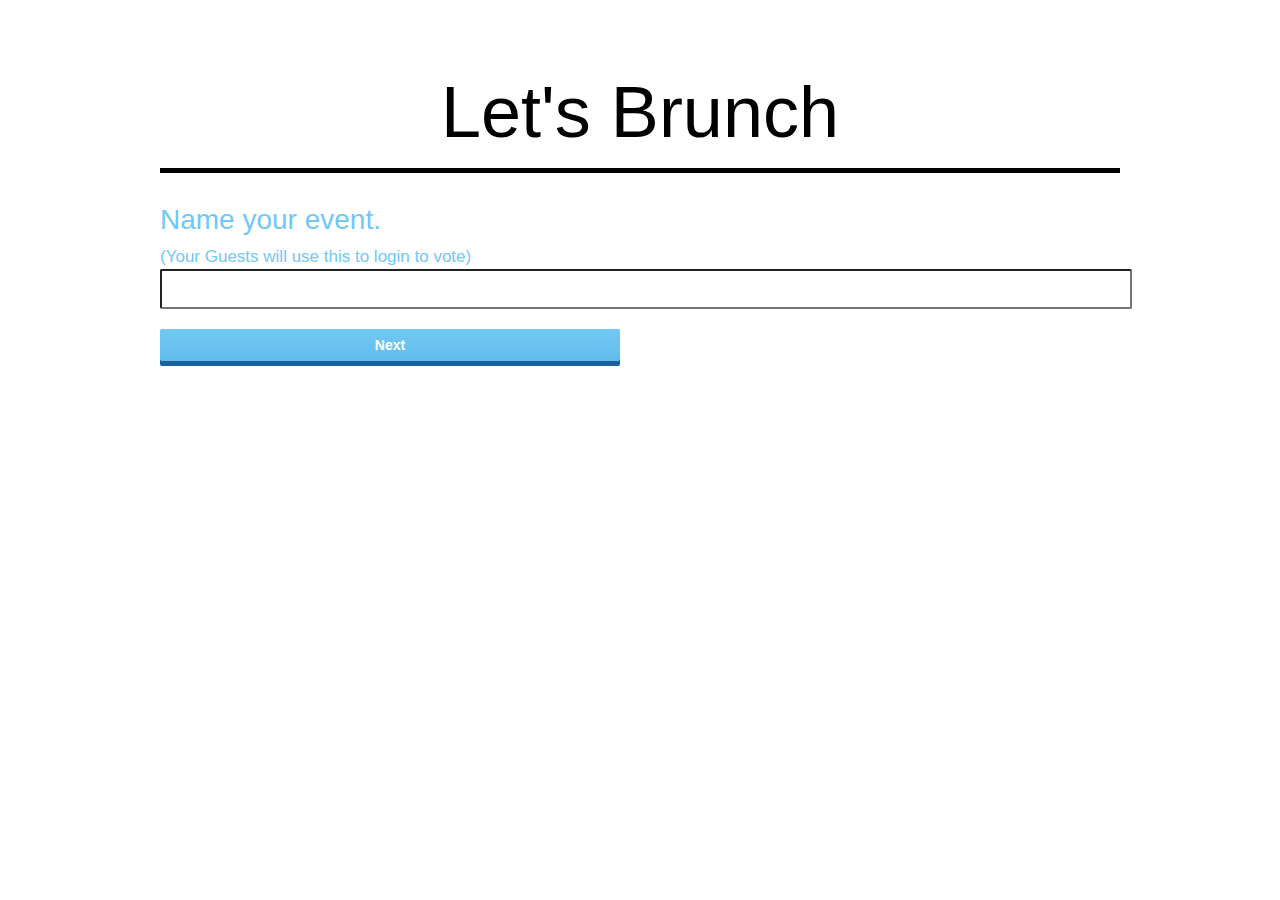
==== create.html @ 93d7a8ad "Initial Commit" ====
<!DOCTYPE html>
<!--[if lt IE 7 ]><html class="ie ie6" lang="en"> <![endif]-->
<!--[if IE 7 ]><html class="ie ie7" lang="en"> <![endif]-->
<!--[if IE 8 ]><html class="ie ie8" lang="en"> <![endif]-->
<!--[if (gte IE 9)|!(IE)]><!--><html lang="en"> <!--<![endif]-->
<head>

  <!-- Basic Page Needs
  ================================================== -->
  <meta charset="utf-8">
  <title>Let's Brunch</title>
  <meta name="description" content="">
  <meta name="author" content="">

  <!-- Mobile Specific Metas
  ================================================== -->
  <meta name="viewport" content="width=device-width, initial-scale=1, maximum-scale=1">

  <!-- CSS
  ================================================== -->
  <link rel="stylesheet" href="stylesheets/skeleton.css">
  <link rel="stylesheet" href="stylesheets/layout.css">
  <link rel="stylesheet" href="stylesheets/custom.css">

  <!--[if lt IE 9]>
    <script src="http://html5shim.googlecode.com/svn/trunk/html5.js"></script>
  <![endif]-->

  <!-- Favicons
  ================================================== -->
  <link rel="shortcut icon" href="images/favicon.ico">
  <link rel="apple-touch-icon" href="images/apple-touch-icon.png">
  <link rel="apple-touch-icon" sizes="72x72" href="images/apple-touch-icon-72x72.png">
  <link rel="apple-touch-icon" sizes="114x114" href="images/apple-touch-icon-114x114.png">

</head>
  <body>
  	 <header class="container sixteen columns" style="margin-top: 80px;">
      <h1>Let's Brunch</h1>
      <hr/>
    </header>

  	<div class="container"> 
      
      <h3>Name your event.</h3> <h5>(Your Guests will use this to login to vote)</h5> 

      <form>
        <input type="text" name="event" value="">
        <a href="newBrunch.html"><div class="button full-width eight columns">Next</div></a>
      </form>


  	</div>

  </body>
</html>
---- stylesheets/skeleton.css ----
/*
* Skeleton V1.2
* Copyright 2011, Dave Gamache
* www.getskeleton.com
* Free to use under the MIT license.
* http://www.opensource.org/licenses/mit-license.php
* 6/20/2012
*/


/* Table of Contents
==================================================
    #Base 960 Grid
    #Tablet (Portrait)
    #Mobile (Portrait)
    #Mobile (Landscape)
    #Clearing */



/* #Base 960 Grid
================================================== */

    .container                                  { position: relative; width: 960px; margin: 0 auto; padding: 0; }
    .container .column,
    .container .columns                         { float: left; display: inline;  }
    .row                                        { margin-bottom: 20px; }

    /* Nested Column Classes */
    .column.alpha, .columns.alpha               { margin-left: 0; }
    .column.omega, .columns.omega               { margin-right: 0; }

    /* Base Grid */
    .container .one.column,
    .container .one.columns                     { width: 40px;  }
    .container .two.columns                     { width: 100px; }
    .container .three.columns                   { width: 160px; }
    .container .four.columns                    { width: 220px; }
    .container .five.columns                    { width: 280px; }
    .container .six.columns                     { width: 340px; }
    .container .seven.columns                   { width: 400px; }
    .container .eight.columns                   { width: 460px; }
    .container .nine.columns                    { width: 520px; }
    .container .ten.columns                     { width: 580px; }
    .container .eleven.columns                  { width: 640px; }
    .container .twelve.columns                  { width: 700px; }
    .container .thirteen.columns                { width: 760px; }
    .container .fourteen.columns                { width: 820px; }
    .container .fifteen.columns                 { width: 880px; }
    .container .sixteen.columns                 { width: 940px; }

    .container .one-third.column                { width: 300px; }
    .container .two-thirds.column               { width: 620px; }

    /* Offsets */
    .container .offset-by-one                   { padding-left: 60px;  }
    .container .offset-by-two                   { padding-left: 120px; }
    .container .offset-by-three                 { padding-left: 180px; }
    .container .offset-by-four                  { padding-left: 240px; }
    .container .offset-by-five                  { padding-left: 300px; }
    .container .offset-by-six                   { padding-left: 360px; }
    .container .offset-by-seven                 { padding-left: 420px; }
    .container .offset-by-eight                 { padding-left: 480px; }
    .container .offset-by-nine                  { padding-left: 540px; }
    .container .offset-by-ten                   { padding-left: 600px; }
    .container .offset-by-eleven                { padding-left: 660px; }
    .container .offset-by-twelve                { padding-left: 720px; }
    .container .offset-by-thirteen              { padding-left: 780px; }
    .container .offset-by-fourteen              { padding-left: 840px; }
    .container .offset-by-fifteen               { padding-left: 900px; }



/* #Tablet (Portrait)
================================================== */

    /* Note: Design for a width of 768px */

    @media only screen and (min-width: 768px) and (max-width: 959px) {
        .container                                  { width: 768px; }
        .container .column,
        .container .columns                         {   }
        .column.alpha, .columns.alpha               { margin-left: 0; margin-right: 10px; }
        .column.omega, .columns.omega               { margin-right: 0; margin-left: 10px; }
        .alpha.omega                                { margin-left: 0; margin-right: 0; }

        .container .one.column,
        .container .one.columns                     { width: 28px; }
        .container .two.columns                     { width: 76px; }
        .container .three.columns                   { width: 124px; }
        .container .four.columns                    { width: 172px; }
        .container .five.columns                    { width: 220px; }
        .container .six.columns                     { width: 268px; }
        .container .seven.columns                   { width: 316px; }
        .container .eight.columns                   { width: 364px; }
        .container .nine.columns                    { width: 412px; }
        .container .ten.columns                     { width: 460px; }
        .container .eleven.columns                  { width: 508px; }
        .container .twelve.columns                  { width: 556px; }
        .container .thirteen.columns                { width: 604px; }
        .container .fourteen.columns                { width: 652px; }
        .container .fifteen.columns                 { width: 700px; }
        .container .sixteen.columns                 { width: 748px; }

        .container .one-third.column                { width: 236px; }
        .container .two-thirds.column               { width: 492px; }

        /* Offsets */
        .container .offset-by-one                   { padding-left: 48px; }
        .container .offset-by-two                   { padding-left: 96px; }
        .container .offset-by-three                 { padding-left: 144px; }
        .container .offset-by-four                  { padding-left: 192px; }
        .container .offset-by-five                  { padding-left: 240px; }
        .container .offset-by-six                   { padding-left: 288px; }
        .container .offset-by-seven                 { padding-left: 336px; }
        .container .offset-by-eight                 { padding-left: 384px; }
        .container .offset-by-nine                  { padding-left: 432px; }
        .container .offset-by-ten                   { padding-left: 480px; }
        .container .offset-by-eleven                { padding-left: 528px; }
        .container .offset-by-twelve                { padding-left: 576px; }
        .container .offset-by-thirteen              { padding-left: 624px; }
        .container .offset-by-fourteen              { padding-left: 672px; }
        .container .offset-by-fifteen               { padding-left: 720px; }
    }


/*  #Mobile (Portrait)
================================================== */

    /* Note: Design for a width of 320px */

    @media only screen and (max-width: 767px) {
        .container { width: 300px; }
        .container .columns,
        .container .column { margin: 0; }

        .container .one.column,
        .container .one.columns,
        .container .two.columns,
        .container .three.columns,
        .container .four.columns,
        .container .five.columns,
        .container .six.columns,
        .container .seven.columns,
        .container .eight.columns,
        .container .nine.columns,
        .container .ten.columns,
        .container .eleven.columns,
        .container .twelve.columns,
        .container .thirteen.columns,
        .container .fourteen.columns,
        .container .fifteen.columns,
        .container .sixteen.columns,
        .container .one-third.column,
        .container .two-thirds.column  { width: 300px; }

        /* Offsets */
        .container .offset-by-one,
        .container .offset-by-two,
        .container .offset-by-three,
        .container .offset-by-four,
        .container .offset-by-five,
        .container .offset-by-six,
        .container .offset-by-seven,
        .container .offset-by-eight,
        .container .offset-by-nine,
        .container .offset-by-ten,
        .container .offset-by-eleven,
        .container .offset-by-twelve,
        .container .offset-by-thirteen,
        .container .offset-by-fourteen,
        .container .offset-by-fifteen { padding-left: 0; }

    }


/* #Mobile (Landscape)
================================================== */

    /* Note: Design for a width of 480px */

    @media only screen and (min-width: 480px) and (max-width: 767px) {
        .container { width: 420px; }
        .container .columns,
        .container .column { margin: 0; }

        .container .one.column,
        .container .one.columns,
        .container .two.columns,
        .container .three.columns,
        .container .four.columns,
        .container .five.columns,
        .container .six.columns,
        .container .seven.columns,
        .container .eight.columns,
        .container .nine.columns,
        .container .ten.columns,
        .container .eleven.columns,
        .container .twelve.columns,
        .container .thirteen.columns,
        .container .fourteen.columns,
        .container .fifteen.columns,
        .container .sixteen.columns,
        .container .one-third.column,
        .container .two-thirds.column { width: 420px; }
    }


/* #Clearing
================================================== */

    /* Self Clearing Goodness */
    .container:after { content: "\0020"; display: block; height: 0; clear: both; visibility: hidden; }

    /* Use clearfix class on parent to clear nested columns,
    or wrap each row of columns in a <div class="row"> */
    .clearfix:before,
    .clearfix:after,
    .row:before,
    .row:after {
      content: '\0020';
      display: block;
      overflow: hidden;
      visibility: hidden;
      width: 0;
      height: 0; }
    .row:after,
    .clearfix:after {
      clear: both; }
    .row,
    .clearfix {
      zoom: 1; }

    /* You can also use a <br class="clear" /> to clear columns */
    .clear {
      clear: both;
      display: block;
      overflow: hidden;
      visibility: hidden;
      width: 0;
      height: 0;
    }
---- stylesheets/layout.css ----
/*
* Skeleton V1.2
* Copyright 2011, Dave Gamache
* www.getskeleton.com
* Free to use under the MIT license.
* http://www.opensource.org/licenses/mit-license.php
* 6/20/2012
*/

/* Table of Content
==================================================
	#Site Styles
	#Page Styles
	#Media Queries
	#Font-Face */

/* #Site Styles
================================================== */

/* #Page Styles
================================================== */

/* #Media Queries
================================================== */

	/* Smaller than standard 960 (devices and browsers) */
	@media only screen and (max-width: 959px) {}

	/* Tablet Portrait size to standard 960 (devices and browsers) */
	@media only screen and (min-width: 768px) and (max-width: 959px) {}

	/* All Mobile Sizes (devices and browser) */
	@media only screen and (max-width: 767px) {}

	/* Mobile Landscape Size to Tablet Portrait (devices and browsers) */
	@media only screen and (min-width: 480px) and (max-width: 767px) {}

	/* Mobile Portrait Size to Mobile Landscape Size (devices and browsers) */
	@media only screen and (max-width: 479px) {	}


/* #Font-Face
================================================== */
/* 	This is the proper syntax for an @font-face file
		Just create a "fonts" folder at the root,
		copy your FontName into code below and remove
		comment brackets */

/*	@font-face {
	    font-family: 'FontName';
	    src: url('../fonts/FontName.eot');
	    src: url('../fonts/FontName.eot?iefix') format('eot'),
	         url('../fonts/FontName.woff') format('woff'),
	         url('../fonts/FontName.ttf') format('truetype'),
	         url('../fonts/FontName.svg#webfontZam02nTh') format('svg');
	    font-weight: normal;
	    font-style: normal; }
*/
---- stylesheets/custom.css ----
/*
* Skeleton V1.2
* Copyright 2011, Dave Gamache
* www.getskeleton.com
* Free to use under the MIT license.
* http://www.opensource.org/licenses/mit-license.php
* 6/20/2012
*/


/* Table of Content
==================================================
	#Reset & Basics
	#Basic Styles
	#Site Styles
	#Typography
	#Links
	#Lists
	#Images
	#Buttons
	#Forms
	#Misc */


/* #Reset & Basics (Inspired by E. Meyers)
================================================== */
	html, body, div, span, applet, object, iframe, h1, h2, h3, h4, h5, h6, p, blockquote, pre, a, abbr, acronym, address, big, cite, code, del, dfn, em, img, ins, kbd, q, s, samp, small, strike, strong, sub, sup, tt, var, b, u, i, center, dl, dt, dd, ol, ul, li, fieldset, form, label, legend, table, caption, tbody, tfoot, thead, tr, th, td, article, aside, canvas, details, embed, figure, figcaption, footer, header, hgroup, menu, nav, output, ruby, section, summary, time, mark, audio, video {
		margin: 0;
		padding: 0;
		border: 0;
		font-size: 100%;
		font: inherit;
		vertical-align: baseline; }
	article, aside, details, figcaption, figure, footer, header, hgroup, menu, nav, section {
		display: block; }
	body {
		line-height: 1; }
	ol, ul {
		list-style: none; }
	blockquote, q {
		quotes: none; }
	blockquote:before, blockquote:after,
	q:before, q:after {
		content: '';
		content: none; }
	table {
		border-collapse: collapse;
		border-spacing: 0; }


/* #Basic Styles
================================================== */
	body {
		background: #fff;
		font: 14px/21px "HelveticaNeue", "Helvetica Neue", Helvetica, Arial, sans-serif;
		color: #444;
		-webkit-font-smoothing: antialiased; /* Fix for webkit rendering */
		-webkit-text-size-adjust: 100%;
 }


/* #Typography
================================================== */
	h1, h2, h3, h4, h5, h6 {
		color: rgba(114, 200, 244, 1);
	  	font-family: "HelveticaNeue", "Helvetica Neue", Helvetica, Arial, sans-serif; }
		font-weight: normal; }
	h1 a, h2 a, h3 a, h4 a, h5 a, h6 a { font-weight: inherit; }
	h1 { font-size: 72px; line-height: 64px; margin-bottom: 24px;}
	h2 { font-size: 35px; line-height: 40px; margin-bottom: 10px; }
	h3 { font-size: 28px; line-height: 34px; margin-bottom: 8px; }
	h4 { font-size: 21px; line-height: 30px; margin-bottom: 4px; }
	h5 { font-size: 17px; line-height: 24px; }
	h6 { font-size: 14px; line-height: 21px; }
	.subheader { color: #777; }

	p { margin: 0 0 20px 0; }
	p img { margin: 0; }
	p.lead { font-size: 21px; line-height: 27px; color: #777;  }

	em { font-style: italic; }
	strong { font-weight: bold; color: #333; }
	small { font-size: 80%; }

/*	Blockquotes  */
	blockquote, blockquote p { font-size: 17px; line-height: 24px; color: #777; font-style: italic; }
	blockquote { margin: 0 0 20px; padding: 9px 20px 0 19px; border-left: 1px solid #ddd; }
	blockquote cite { display: block; font-size: 12px; color: #555; }
	blockquote cite:before { content: "\2014 \0020"; }
	blockquote cite a, blockquote cite a:visited, blockquote cite a:visited { color: #555; }

	hr { border: solid #000; border-width: 5px 0 0; clear: both; margin: 10px 0 30px; height: 0; }

	h1 {
		margin-top: 80px; 
		color: #000; 
		text-align:center; 
		font-weight: 500;
	}


/* #Links
================================================== */
	a, a:visited { color: #333; text-decoration: none; outline: 0; }
	a:hover, a:focus { color: #000; }
	p a, p a:visited { line-height: inherit; }


/* #Lists
================================================== */
	ul, ol { margin-bottom: 20px; }
	ul { list-style: none outside; }
	ol { list-style: decimal; }
	ol, ul.square, ul.circle, ul.disc { margin-left: 30px; }
	ul.square { list-style: square outside; }
	ul.circle { list-style: circle outside; }
	ul.disc { list-style: disc outside; }
	ul ul, ul ol,
	ol ol, ol ul { margin: 4px 0 5px 30px; font-size: 90%;  }
	ul ul li, ul ol li,
	ol ol li, ol ul li { margin-bottom: 6px; }
	li { line-height: 18px; margin-bottom: 12px; }
	ul.large li { line-height: 21px; }
	li p { line-height: 21px; }

/* #Images
================================================== */

	.background{
		background-image:url('sb10070135m-001.jpg');

	}

	img.scale-with-grid {
		max-width: 100%;
		height: auto; }


/* #Buttons
================================================== */

	.button,
	button,
	input[type="submit"],
	input[type="reset"],
	input[type="button"] {
		background: #eee; /* Old browsers */
		background: #eee -moz-linear-gradient(top, rgba(114, 200, 244, 1) 0%, rgba(98, 188, 234, 1) 100%); /* FF3.6+ */
		background: #eee -webkit-gradient(linear, left top, left bottom, color-stop(0%,rgba(239,231,139, 1)), color-stop(100%,rgba(0,0,0,.2))); /* Chrome,Safari4+ */
		background: #eee -webkit-linear-gradient(top, rgba(114, 200, 244, 1) 0%, rgba(98, 188, 234, 1) 100%); /* Chrome10+,Safari5.1+ */
		background: #eee -o-linear-gradient(top, rgba(114, 200, 244, 1) 0%, rgba(98, 188, 234, 1) 100%); /* Opera11.10+ */
		background: #eee -ms-linear-gradient(top, rgba(114, 200, 244, 1) 0%, rgba(98, 188, 234, 1) 100%); /* IE10+ */
		background: #eee linear-gradient(top, rgba(114, 200, 244, 1) 0%, rgba(98, 188, 234, 1) 100%); /* W3C */
	  -moz-border-radius: 2px;
	  -webkit-border-radius: 2px;
	  border-radius: 2px;
	  color: #fff;
	  display: inline-block;
	  font-weight: bold;
	  text-decoration: none;
	  text-shadow: inset 0 1px rgba(35, 185, 187, 1);
	  box-shadow:  0 5px 0px rgba(27, 97, 157, 1);
	  cursor: pointer;
	  margin-bottom: 40px;
	  line-height: normal;
	  padding: 8px 0px;
	  transition: box-shadow 0.2s ease-in-out;
	  margin: 0px auto;

	  font-family: "HelveticaNeue", "Helvetica Neue", Helvetica, Arial, sans-serif; }

	.button:hover,
	button:hover,
	input[type="submit"]:hover,
	input[type="reset"]:hover,
	input[type="button"]:hover {
		color: #fff;
		background: #ddd; /* Old browsers */
		background: #ddd -moz-linear-gradient(top, rgba(114, 200, 244, 1) 0%, rgba(98, 188, 234, 1) 100%); /* FF3.6+ */
		background: #ddd -webkit-gradient(linear, left top, left bottom, color-stop(0%,rgba(255,255,255,.3)), color-stop(100%,rgba(0,0,0,.3))); /* Chrome,Safari4+ */
		background: #ddd -webkit-linear-gradient(top, rgba(114, 200, 244, 1) 0%, rgba(98, 188, 234, 1) 100%); /* Chrome10+,Safari5.1+ */
		background: #ddd -o-linear-gradient(top, rgba(114, 200, 244, 1) 0%, rgba(98, 188, 234, 1) 100%); /* Opera11.10+ */
		background: #ddd -ms-linear-gradient(top, rgba(114, 200, 244, 1) 0%, rgba(98, 188, 234, 1) 100%); /* IE10+ */
		background: #ddd linear-gradient(top, rgba(114, 200, 244, 1) 0%, rgba(98, 188, 234, 1) 100%); /* W3C */

		box-shadow:  0 0px 0px rgba(27, 97, 157, 1);

		transform: translate(0px,5px);



	   }

	.button:active,
	button:active,
	input[type="submit"]:active,
	input[type="reset"]:active,
	input[type="button"]:active {
		background: #ccc; /* Old browsers */
		background: #ccc -moz-linear-gradient(top, rgba(98, 188, 234, 1) 0%, rgba(114, 200, 244, 1) 100%); /* FF3.6+ */
		background: #ccc -webkit-gradient(linear, left top, left bottom, color-stop(0%,rgba(255,255,255,.35)), color-stop(100%,rgba(10,10,10,.4))); /* Chrome,Safari4+ */
		background: #ccc -webkit-linear-gradient(top, rgba(98, 188, 234, 1) 0%, rgba(114, 200, 244, 1) 100%); /* Chrome10+,Safari5.1+ */
		background: #ccc -o-linear-gradient(top, rgba(98, 188, 234, 1) 0%, rgba(114, 200, 244, 1) 100%); /* Opera11.10+ */
		background: #ccc -ms-linear-gradient(top, rgba(98, 188, 234, 1) 0%, rgba(114, 200, 244, 1) 100%); /* IE10+ */
		background: #ccc linear-gradient(top, rgba(98, 188, 234, 1) 0%, rgba(114, 200, 244, 1) 100%); /* W3C */ }

	.button.full-width,
	button.full-width,
	input[type="submit"].full-width,
	input[type="reset"].full-width,
	input[type="button"].full-width {
		width: 100%;
		padding-left: 0 !important;
		padding-right: 0 !important;
		text-align: center; }

	/* Fix for odd Mozilla border & padding issues */
	button::-moz-focus-inner,
	input::-moz-focus-inner {
    border: 0;
    padding: 0;
	}

	.action{
		font-size: 11px;
	}

	.landing{
		font-size: 24px;
	}




/* #Forms
================================================== */

	form {
		margin-bottom: 20px; }
	fieldset {
		margin-bottom: 20px; }
	input[type="text"],
	input[type="password"],
	input[type="email"],
	textarea,
	select {
		padding: 6px 4px;
		outline: none;
		-moz-border-radius: 2px;
		-webkit-border-radius: 2px;
		border-radius: 2px;
		font: 21px "HelveticaNeue", "Helvetica Neue", Helvetica, Arial, sans-serif;
		margin: 0;
		width: 100%;
		display: block;
		margin-bottom: 20px;
		background: #fff; }
	select {
		padding: 0; }
	input[type="text"]:focus,
	input[type="password"]:focus,
	input[type="email"]:focus,
	textarea:focus {
 		color: #000;
 		-moz-box-shadow: 0 0 3px rgba(114, 200, 244, .2);
		-webkit-box-shadow: 0 0 3px rgba(114, 200, 244, .2);
		box-shadow:  0 0 3px rgba(114, 200, 244, .2); }
	textarea {
		min-height: 60px; }
	label,
	legend {
		display: block;
		font-weight: bold;
		font-size: 18px;  
	}

	select {
		width: 100%; display: inline;}
	input[type="checkbox"] {
		display: inline; }
	label span,
	legend span {
		font-weight: normal;
		font-size: 18px;
		color: #444; }

/* #Misc
================================================== */
	.remove-bottom { margin-bottom: 0 !important; }
	.half-bottom { margin-bottom: 10px !important; }
	.add-bottom { margin-bottom: 20px !important; }
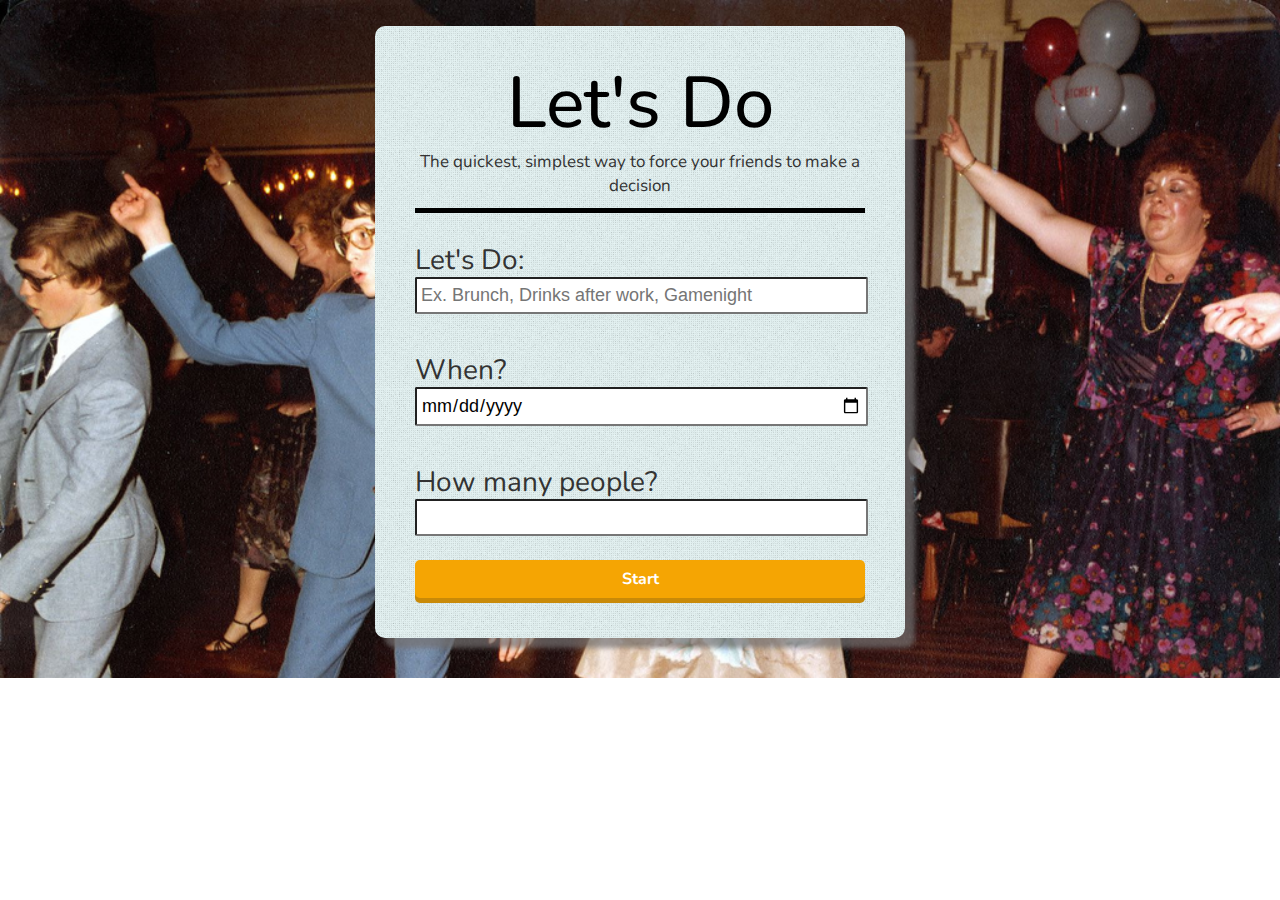
==== commit 71bf4352: "Page Styles and Backgrounds" ====
--- a/create.html
+++ b/create.html
@@ -8,7 +8,7 @@
   <!-- Basic Page Needs
   ================================================== -->
   <meta charset="utf-8">
-  <title>Let's Brunch</title>
+  <title>Let's Do</title>
   <meta name="description" content="">
   <meta name="author" content="">
 
@@ -19,8 +19,11 @@
   <!-- CSS
   ================================================== -->
   <link rel="stylesheet" href="stylesheets/skeleton.css">
-  <link rel="stylesheet" href="stylesheets/layout.css">
   <link rel="stylesheet" href="stylesheets/custom.css">
+
+  <!-- FONT
+  ================================================== -->
+  <link href='http://fonts.googleapis.com/css?family=Nunito:400,300,700' rel='stylesheet' type='text/css'>
 
   <!--[if lt IE 9]>
     <script src="http://html5shim.googlecode.com/svn/trunk/html5.js"></script>
@@ -33,24 +36,43 @@
   <link rel="apple-touch-icon" sizes="72x72" href="images/apple-touch-icon-72x72.png">
   <link rel="apple-touch-icon" sizes="114x114" href="images/apple-touch-icon-114x114.png">
 
+
 </head>
+
   <body>
-  	 <header class="container sixteen columns" style="margin-top: 80px;">
-      <h1>Let's Brunch</h1>
-      <hr/>
-    </header>
 
-  	<div class="container"> 
+    <div class="background">
+
+    	<div class="foreground one column">
+
+        <h1>Let's Do</h1>
+
+        <h5 align="center">The quickest, simplest way to force your friends to make a decision</h5>
+
+        <hr/>
       
-      <h3>Name your event.</h3> <h5>(Your Guests will use this to login to vote)</h5> 
+        <h3>Let's Do: <input type="text" name="event_name" placeholder="Ex. Brunch, Drinks after work, Gamenight">
 
-      <form>
-        <input type="text" name="event" value="">
-        <a href="newBrunch.html"><div class="button full-width eight columns">Next</div></a>
-      </form>
+        <br>
+          
+        When? <input type="date" name="event_date" placeholder="">
 
+        <br>
 
+        How many people? <input type="number" name="event_people" placeholder=""></h3>
+
+        <br>
+        
+          <a href="newEvent.html"><div class="button createEvent full-width">Start</div></a>
+
+        
+
+      </div>
+      
   	</div>
 
   </body>
+
+
+
 </html>--- a/stylesheets/custom.css
+++ b/stylesheets/custom.css
@@ -52,7 +52,7 @@
 ================================================== */
 	body {
 		background: #fff;
-		font: 14px/21px "HelveticaNeue", "Helvetica Neue", Helvetica, Arial, sans-serif;
+		font-family: 'Nunito', sans-serif;
 		color: #444;
 		-webkit-font-smoothing: antialiased; /* Fix for webkit rendering */
 		-webkit-text-size-adjust: 100%;
@@ -62,11 +62,11 @@
 /* #Typography
 ================================================== */
 	h1, h2, h3, h4, h5, h6 {
-		color: rgba(114, 200, 244, 1);
-	  	font-family: "HelveticaNeue", "Helvetica Neue", Helvetica, Arial, sans-serif; }
+		color: #333333;
+	  	font-family: 'Nunito', sans-serif; }
 		font-weight: normal; }
 	h1 a, h2 a, h3 a, h4 a, h5 a, h6 a { font-weight: inherit; }
-	h1 { font-size: 72px; line-height: 64px; margin-bottom: 24px;}
+	h1 { font-size: 72px; line-height: 64px; margin-bottom: 15px;}
 	h2 { font-size: 35px; line-height: 40px; margin-bottom: 10px; }
 	h3 { font-size: 28px; line-height: 34px; margin-bottom: 8px; }
 	h4 { font-size: 21px; line-height: 30px; margin-bottom: 4px; }
@@ -92,7 +92,7 @@
 	hr { border: solid #000; border-width: 5px 0 0; clear: both; margin: 10px 0 30px; height: 0; }
 
 	h1 {
-		margin-top: 80px; 
+		margin-top: 5px; 
 		color: #000; 
 		text-align:center; 
 		font-weight: 500;
@@ -144,30 +144,32 @@
 	input[type="submit"],
 	input[type="reset"],
 	input[type="button"] {
-		background: #eee; /* Old browsers */
-		background: #eee -moz-linear-gradient(top, rgba(114, 200, 244, 1) 0%, rgba(98, 188, 234, 1) 100%); /* FF3.6+ */
-		background: #eee -webkit-gradient(linear, left top, left bottom, color-stop(0%,rgba(239,231,139, 1)), color-stop(100%,rgba(0,0,0,.2))); /* Chrome,Safari4+ */
-		background: #eee -webkit-linear-gradient(top, rgba(114, 200, 244, 1) 0%, rgba(98, 188, 234, 1) 100%); /* Chrome10+,Safari5.1+ */
-		background: #eee -o-linear-gradient(top, rgba(114, 200, 244, 1) 0%, rgba(98, 188, 234, 1) 100%); /* Opera11.10+ */
-		background: #eee -ms-linear-gradient(top, rgba(114, 200, 244, 1) 0%, rgba(98, 188, 234, 1) 100%); /* IE10+ */
-		background: #eee linear-gradient(top, rgba(114, 200, 244, 1) 0%, rgba(98, 188, 234, 1) 100%); /* W3C */
-	  -moz-border-radius: 2px;
-	  -webkit-border-radius: 2px;
-	  border-radius: 2px;
+		background: #4ad9d9;  /* Old browsers */
+		background: #4ad9d9 -moz-linear-gradient(top, rgba(114, 200, 244, 1) 0%, rgba(98, 188, 234, 1) 100%); /* FF3.6+ */
+		background: #4ad9d9 -webkit-gradient(linear, left top, left bottom, color-stop(0%,rgba(239,231,139, 1)), color-stop(100%,rgba(0,0,0,.2))); /* Chrome,Safari4+ */
+		background: #4ad9d9 -webkit-linear-gradient(top, rgba(114, 200, 244, 1) 0%, rgba(98, 188, 234, 1) 100%); /* Chrome10+,Safari5.1+ */
+		background: #4ad9d9 -o-linear-gradient(top, rgba(114, 200, 244, 1) 0%, rgba(98, 188, 234, 1) 100%); /* Opera11.10+ */
+		background: #4ad9d9 -ms-linear-gradient(top, rgba(114, 200, 244, 1) 0%, rgba(98, 188, 234, 1) 100%); /* IE10+ */
+		background: #4ad9d9 linear-gradient(top, rgba(114, 200, 244, 1) 0%, rgba(98, 188, 234, 1) 100%); /* W3C */
+	  -moz-border-radius: 5px;
+	  -webkit-border-radius: 5px;
+	  border-radius: 5px;
 	  color: #fff;
 	  display: inline-block;
 	  font-weight: bold;
 	  text-decoration: none;
 	  text-shadow: inset 0 1px rgba(35, 185, 187, 1);
-	  box-shadow:  0 5px 0px rgba(27, 97, 157, 1);
+	  box-shadow:  0 5px 0px #36b1bf;
 	  cursor: pointer;
+	  margin-top: 5px;
 	  margin-bottom: 40px;
 	  line-height: normal;
 	  padding: 8px 0px;
-	  transition: box-shadow 0.2s ease-in-out;
+	  /*transition: translateY 0.2s ease-in-out;*/
 	  margin: 0px auto;
 
-	  font-family: "HelveticaNeue", "Helvetica Neue", Helvetica, Arial, sans-serif; }
+
+	  font-family: 'Nunito', sans-serif; }
 
 	.button:hover,
 	button:hover,
@@ -183,11 +185,9 @@
 		background: #ddd -ms-linear-gradient(top, rgba(114, 200, 244, 1) 0%, rgba(98, 188, 234, 1) 100%); /* IE10+ */
 		background: #ddd linear-gradient(top, rgba(114, 200, 244, 1) 0%, rgba(98, 188, 234, 1) 100%); /* W3C */
 
-		box-shadow:  0 0px 0px rgba(27, 97, 157, 1);
-
-		transform: translate(0px,5px);
-
-
+		
+		-webkit-transform: translateY(2px);
+		box-shadow:  0 3px 0px #36b1bf;
 
 	   }
 
@@ -202,7 +202,11 @@
 		background: #ccc -webkit-linear-gradient(top, rgba(98, 188, 234, 1) 0%, rgba(114, 200, 244, 1) 100%); /* Chrome10+,Safari5.1+ */
 		background: #ccc -o-linear-gradient(top, rgba(98, 188, 234, 1) 0%, rgba(114, 200, 244, 1) 100%); /* Opera11.10+ */
 		background: #ccc -ms-linear-gradient(top, rgba(98, 188, 234, 1) 0%, rgba(114, 200, 244, 1) 100%); /* IE10+ */
-		background: #ccc linear-gradient(top, rgba(98, 188, 234, 1) 0%, rgba(114, 200, 244, 1) 100%); /* W3C */ }
+		background: #ccc linear-gradient(top, rgba(98, 188, 234, 1) 0%, rgba(114, 200, 244, 1) 100%); /* W3C */ 
+
+		-webkit-transform: translateY(5px);
+		box-shadow: 0 0 0 #36b1bf;
+	}
 
 	.button.full-width,
 	button.full-width,
@@ -229,7 +233,21 @@
 		font-size: 24px;
 	}
 
-
+	.createEvent{
+		background: #f5a503;
+		box-shadow:  0 5px 0px #C98A08;
+	}
+	.createEvent:hover{
+		background: #f5a503;
+		-webkit-transform: translateY(2px);
+		box-shadow: 0 3px 0px #C98A08; 
+	}
+
+	.createEvent:active{
+		background: #f5a503;
+		-webkit-transform: translateY(5px);
+		box-shadow: 0 0 0 #C98A08;
+	}
 
 
 /* #Forms
@@ -242,6 +260,8 @@
 	input[type="text"],
 	input[type="password"],
 	input[type="email"],
+	input[type="date"],
+	input[type="number"],
 	textarea,
 	select {
 		padding: 6px 4px;
@@ -249,11 +269,11 @@
 		-moz-border-radius: 2px;
 		-webkit-border-radius: 2px;
 		border-radius: 2px;
-		font: 21px "HelveticaNeue", "Helvetica Neue", Helvetica, Arial, sans-serif;
+		font: 18px "HelveticaNeue", "Helvetica Neue", Helvetica, Arial, sans-serif;
 		margin: 0;
-		width: 100%;
+		width: 98%;
 		display: block;
-		margin-bottom: 20px;
+		margin-bottom: 5px;
 		background: #fff; }
 	select {
 		padding: 0; }
@@ -291,3 +311,68 @@
 	.add-bottom { margin-bottom: 20px !important; }
 
 
+.background{
+	padding-top: 2%;
+	padding-bottom: 40px;
+	background-image: url("../images/bg-04.jpg");
+	background-size: cover;
+	background-image: no-repeat;
+	height: 100%;
+	width: 100%;
+	
+}
+
+.foreground{
+	background-image: url("../images/texture.png");
+	margin: auto;
+	border: black;
+	border-radius: 10px;
+	padding: 50px;
+	-moz-box-shadow: 10px 10px 5px #888;
+	-webkit-box-shadow: 10px 10px 5px #888;
+	box-shadow: 10px 10px 5px rgba(115, 112, 112, .7);
+
+}
+
+.eventBlock{
+	background-color: white;
+	border: black;
+	border-radius: 3px;
+	padding: 5px;
+	margin: 10px;
+}
+
+@media only screen and (max-width: 450px) {	
+
+	.foreground{
+		padding: 40px;
+		margin: 5%;
+	}
+
+	.background{
+		background-image: none;
+		background-color: gray;
+	}
+
+}
+
+@media only screen and (min-width: 451px) {	
+	.foreground{
+		max-width: 450px;
+		padding: 40px;
+		margin: 5%;
+	}
+}	
+
+@media only screen and (min-width: 600px) {	
+	.foreground{
+		max-width: 450px;
+		padding: 40px;
+		margin: auto;
+	}
+}
+
+
+
+
+
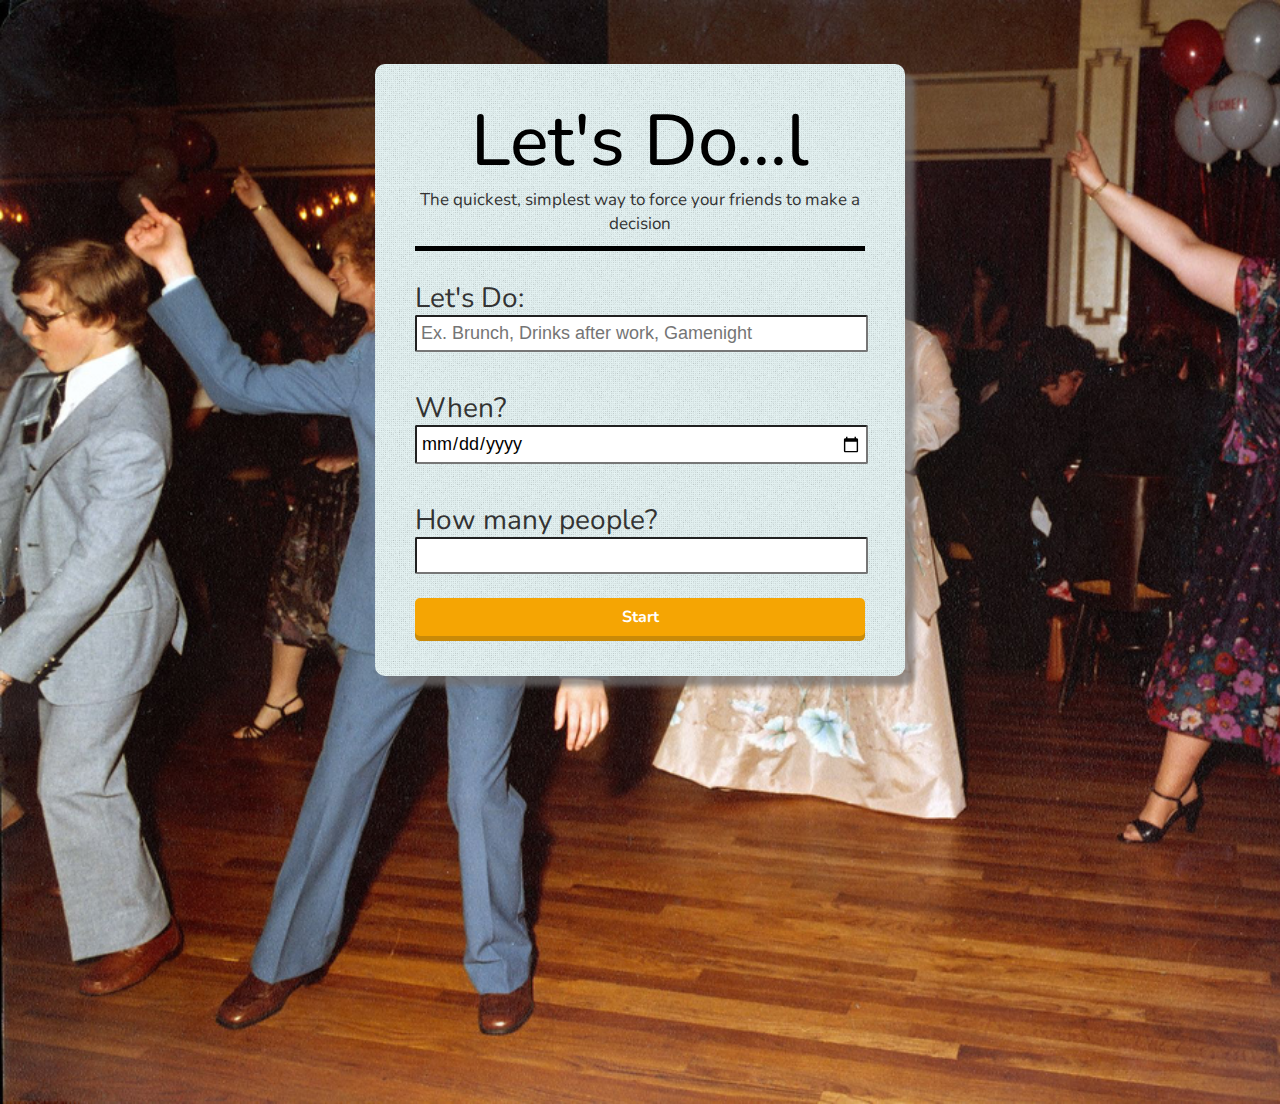
==== commit de811e25: "Blinking header" ====
--- a/create.html
+++ b/create.html
@@ -45,9 +45,11 @@
 
     	<div class="foreground one column">
 
-        <h1>Let's Do</h1>
+          <h1 class="header">Let's Do...<span class="blink">l</span></h1>
 
-        <h5 align="center">The quickest, simplest way to force your friends to make a decision</h5>
+          <h5 align="center">The quickest, simplest way to force your friends to make a decision</h5>
+
+        
 
         <hr/>
       
--- a/stylesheets/custom.css
+++ b/stylesheets/custom.css
@@ -51,6 +51,7 @@
 /* #Basic Styles
 ================================================== */
 	body {
+		height: 1000px;
 		background: #fff;
 		font-family: 'Nunito', sans-serif;
 		color: #444;
@@ -312,7 +313,7 @@
 
 
 .background{
-	padding-top: 2%;
+	padding-top: 5%;
 	padding-bottom: 40px;
 	background-image: url("../images/bg-04.jpg");
 	background-size: cover;
@@ -342,6 +343,51 @@
 	margin: 10px;
 }
 
+
+/*.blink {
+
+   -webkit-animation: fadeout 2s; /* Safari and Chrome */
+    -webkit-transition-duration-delay: 7s;
+
+
+@keyframes fadeout {
+    from {
+        opacity:1;
+    }
+    to {
+        opacity:0;
+    }
+}
+
+@-webkit-keyframes fadeout { /* Safari and Chrome */
+    from {
+        opacity:1;
+    }
+    to {
+        opacity:0;
+    }
+}
+
+.blink {
+    -webkit-animation: blink 1s linear 5;
+    -moz-animation: blink 1s linear 5;
+    -ms-animation: blink 1s linear 5;
+    -o-animation: blink 1s linear 5;
+    animation: blink 1s linear 5;
+    -webkit-animation-fill-mode: forwards;
+}
+
+@-webkit-keyframes blink {
+    0% { opacity: 1; }
+    50% { opacity: 1; }
+    50.01% { opacity: 0; }
+    100% { opacity: 0; }
+}
+
+
+
+
+
 @media only screen and (max-width: 450px) {	
 
 	.foreground{
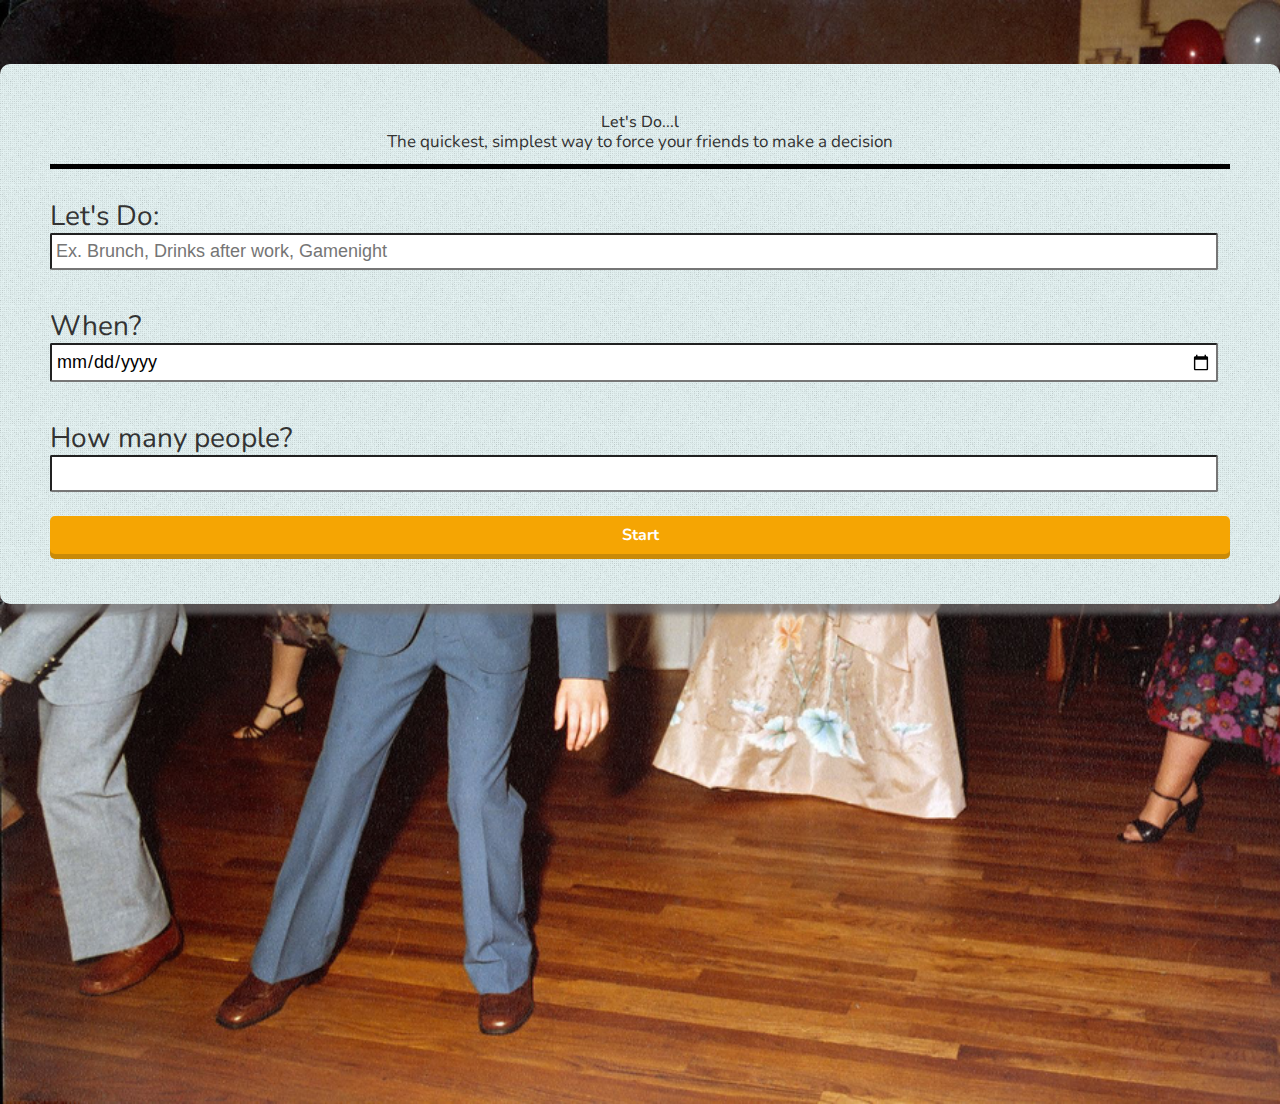
==== commit 7e6b16ad: "trying to fix conflicts" ====
--- a/create.html
+++ b/create.html
@@ -43,7 +43,9 @@
 
     <div class="background">
 
+
     	<div class="foreground one column">
+
 
           <h1 class="header">Let's Do...<span class="blink">l</span></h1>
 
@@ -71,7 +73,8 @@
 
       </div>
       
-  	</div>
+    </div>
+
 
   </body>
 
--- a/stylesheets/custom.css
+++ b/stylesheets/custom.css
@@ -67,7 +67,11 @@
 	  	font-family: 'Nunito', sans-serif; }
 		font-weight: normal; }
 	h1 a, h2 a, h3 a, h4 a, h5 a, h6 a { font-weight: inherit; }
+<<<<<<< HEAD
 	h1 { font-size: 72px; line-height: 64px; margin-bottom: 15px;}
+=======
+	h1 { font-size: 64px; line-height: 64px; margin-bottom: 15px;}
+>>>>>>> master-nate
 	h2 { font-size: 35px; line-height: 40px; margin-bottom: 10px; }
 	h3 { font-size: 28px; line-height: 34px; margin-bottom: 8px; }
 	h4 { font-size: 21px; line-height: 30px; margin-bottom: 4px; }
@@ -93,7 +97,11 @@
 	hr { border: solid #000; border-width: 5px 0 0; clear: both; margin: 10px 0 30px; height: 0; }
 
 	h1 {
+<<<<<<< HEAD
 		margin-top: 5px; 
+=======
+		margin-top: 20px; 
+>>>>>>> master-nate
 		color: #000; 
 		text-align:center; 
 		font-weight: 500;
@@ -243,6 +251,15 @@
 		-webkit-transform: translateY(2px);
 		box-shadow: 0 3px 0px #C98A08; 
 	}
+<<<<<<< HEAD
+=======
+
+	.createEvent:active{
+		background: #f5a503;
+		-webkit-transform: translateY(5px);
+		box-shadow: 0 0 0 #C98A08;
+	}
+>>>>>>> master-nate
 
 	.createEvent:active{
 		background: #f5a503;
@@ -335,15 +352,42 @@
 
 }
 
+<<<<<<< HEAD
+=======
+.header {
+
+    display: block;
+    text-align: left;
+    background-color: white;
+    border: none;
+    border-radius: 40px;
+    padding: 5px 8px;
+    padding-left: 25px;
+    color: #333;
+    box-shadow: 
+        inset 0 5px 0 rgba(0,0,0,.2), 
+        0 0 4px rgba(0,0,0,0.1);
+    margin-bottom: 10px;    
+}
+ 
+
+>>>>>>> master-nate
 .eventBlock{
 	background-color: white;
 	border: black;
 	border-radius: 3px;
 	padding: 5px;
+<<<<<<< HEAD
+=======
+	box-shadow: 
+        inset 0 5px 0 rgba(0,0,0,.2), 
+        0 0 4px rgba(0,0,0,0.1);
+>>>>>>> master-nate
 	margin: 10px;
 }
 
 
+<<<<<<< HEAD
 /*.blink {
 
    -webkit-animation: fadeout 2s; /* Safari and Chrome */
@@ -369,6 +413,11 @@
 }
 
 .blink {
+=======
+
+.blink {
+	color: #5195CE;
+>>>>>>> master-nate
     -webkit-animation: blink 1s linear 5;
     -moz-animation: blink 1s linear 5;
     -ms-animation: blink 1s linear 5;
@@ -385,6 +434,22 @@
 }
 
 
+<<<<<<< HEAD
+=======
+.plus{
+	background-color:#f2385a;
+	border-radius: 100%;
+	width: 25px;
+	height: 25px;
+	padding:1%;
+	font-size: 2em;
+	font-color: #fff;
+	-webkit-box-shadow: 2px 2px 5px 0px rgba(0, 0, 0, 1);
+    -moz-box-shadow: 2px 2px 5px 0px rgba(0, 0, 0, 1);
+    box-shadow: 2px 2px 5px 0px rgba(0, 0, 0, 1);
+
+}
+>>>>>>> master-nate
 
 
 
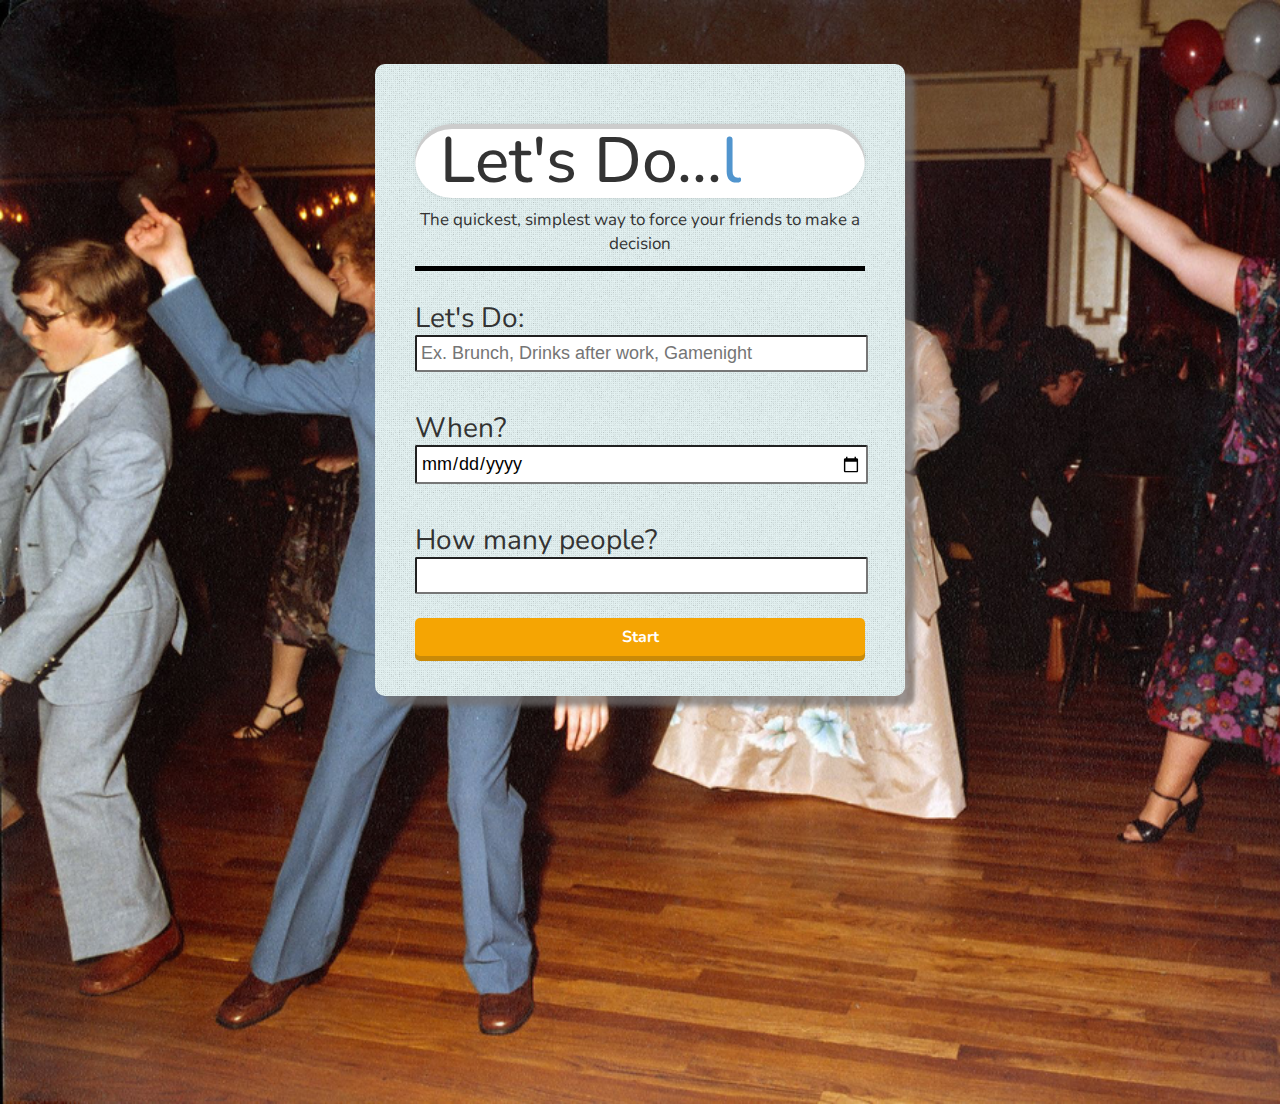
==== commit 94f9f505: "finally adding everything nate did this weekend" ====
--- a/create.html
+++ b/create.html
@@ -43,9 +43,7 @@
 
     <div class="background">
 
-
-    	<div class="foreground one column">
-
+      <div class="foreground one column">
 
           <h1 class="header">Let's Do...<span class="blink">l</span></h1>
 
@@ -75,7 +73,6 @@
       
     </div>
 
-
   </body>
 
 
--- a/stylesheets/custom.css
+++ b/stylesheets/custom.css
@@ -67,11 +67,7 @@
 	  	font-family: 'Nunito', sans-serif; }
 		font-weight: normal; }
 	h1 a, h2 a, h3 a, h4 a, h5 a, h6 a { font-weight: inherit; }
-<<<<<<< HEAD
-	h1 { font-size: 72px; line-height: 64px; margin-bottom: 15px;}
-=======
 	h1 { font-size: 64px; line-height: 64px; margin-bottom: 15px;}
->>>>>>> master-nate
 	h2 { font-size: 35px; line-height: 40px; margin-bottom: 10px; }
 	h3 { font-size: 28px; line-height: 34px; margin-bottom: 8px; }
 	h4 { font-size: 21px; line-height: 30px; margin-bottom: 4px; }
@@ -97,11 +93,7 @@
 	hr { border: solid #000; border-width: 5px 0 0; clear: both; margin: 10px 0 30px; height: 0; }
 
 	h1 {
-<<<<<<< HEAD
-		margin-top: 5px; 
-=======
 		margin-top: 20px; 
->>>>>>> master-nate
 		color: #000; 
 		text-align:center; 
 		font-weight: 500;
@@ -251,21 +243,13 @@
 		-webkit-transform: translateY(2px);
 		box-shadow: 0 3px 0px #C98A08; 
 	}
-<<<<<<< HEAD
-=======
 
 	.createEvent:active{
 		background: #f5a503;
 		-webkit-transform: translateY(5px);
 		box-shadow: 0 0 0 #C98A08;
 	}
->>>>>>> master-nate
-
-	.createEvent:active{
-		background: #f5a503;
-		-webkit-transform: translateY(5px);
-		box-shadow: 0 0 0 #C98A08;
-	}
+
 
 
 /* #Forms
@@ -352,8 +336,6 @@
 
 }
 
-<<<<<<< HEAD
-=======
 .header {
 
     display: block;
@@ -371,53 +353,21 @@
 }
  
 
->>>>>>> master-nate
 .eventBlock{
 	background-color: white;
 	border: black;
 	border-radius: 3px;
 	padding: 5px;
-<<<<<<< HEAD
-=======
 	box-shadow: 
         inset 0 5px 0 rgba(0,0,0,.2), 
         0 0 4px rgba(0,0,0,0.1);
->>>>>>> master-nate
 	margin: 10px;
 }
 
 
-<<<<<<< HEAD
-/*.blink {
-
-   -webkit-animation: fadeout 2s; /* Safari and Chrome */
-    -webkit-transition-duration-delay: 7s;
-
-
-@keyframes fadeout {
-    from {
-        opacity:1;
-    }
-    to {
-        opacity:0;
-    }
-}
-
-@-webkit-keyframes fadeout { /* Safari and Chrome */
-    from {
-        opacity:1;
-    }
-    to {
-        opacity:0;
-    }
-}
-
-.blink {
-=======
 
 .blink {
 	color: #5195CE;
->>>>>>> master-nate
     -webkit-animation: blink 1s linear 5;
     -moz-animation: blink 1s linear 5;
     -ms-animation: blink 1s linear 5;
@@ -434,8 +384,6 @@
 }
 
 
-<<<<<<< HEAD
-=======
 .plus{
 	background-color:#f2385a;
 	border-radius: 100%;
@@ -449,7 +397,6 @@
     box-shadow: 2px 2px 5px 0px rgba(0, 0, 0, 1);
 
 }
->>>>>>> master-nate
 
 
 
